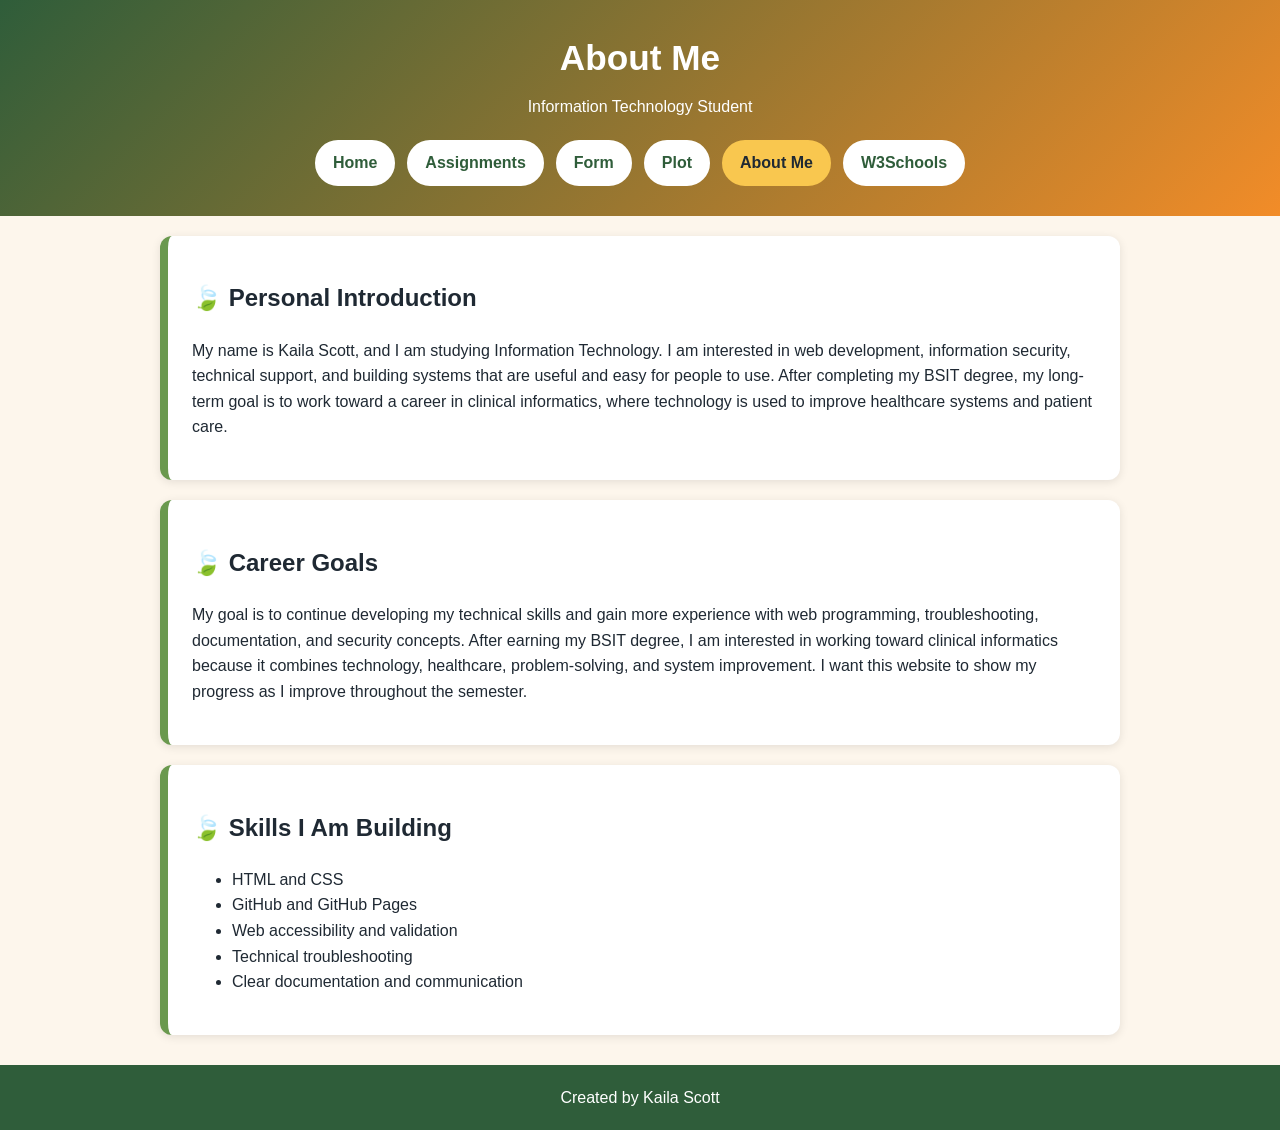
==== about.html @ 6e640ea4 "Add Assignment 4 scatter plot calculator" ====
<!DOCTYPE html>
<html lang="en">

<head>
    <meta charset="UTF-8">
    <meta name="description" content="About Kaila Scott and her COP4813 Web Systems portfolio.">
    <meta name="keywords" content="Kaila Scott, information technology, web development, COP4813">
    <meta name="author" content="Kaila Scott">
    <meta name="viewport" content="width=device-width, initial-scale=1.0">
    <title>About Me | Kaila Scott</title>
    <link rel="stylesheet" href="style.css">
</head>

<body>
    <a class="skip-link" href="#main-content">Skip to main content</a>

    <header class="site-header">
        <div class="container">
            <h1>About Me</h1>
            <p>Information Technology Student</p>

            <nav aria-label="Main navigation">
                <ul class="nav-list">
                    <li><a href="index.html">Home</a></li>
                    <li><a href="assignments.html">Assignments</a></li>
                    <li><a href="form.html">Form</a></li>
                    <li><a href="plot.html">Plot</a></li>
                    <li><a href="about.html" aria-current="page">About Me</a></li>
                    <li><a href="https://www.w3schools.com/" target="_blank" rel="noopener">W3Schools</a></li>
                </ul>
            </nav>
        </div>
    </header>

    <main id="main-content" class="container">
        <section class="card">
            <h2>Personal Introduction</h2>
            <p>
                My name is Kaila Scott, and I am studying Information Technology.
                I am interested in web development, information security, technical
                support, and building systems that are useful and easy for people to use.
                After completing my BSIT degree, my long-term goal is to work toward
                a career in clinical informatics, where technology is used to improve
                healthcare systems and patient care.
            </p>
        </section>

        <section class="card">
            <h2>Career Goals</h2>
            <p>
                My goal is to continue developing my technical skills and gain more
                experience with web programming, troubleshooting, documentation,
                and security concepts. After earning my BSIT degree, I am interested
                in working toward clinical informatics because it combines technology,
                healthcare, problem-solving, and system improvement. I want this website
                to show my progress as I improve throughout the semester.
            </p>
        </section>

        <section class="card">
            <h2>Skills I Am Building</h2>
            <ul>
                <li>HTML and CSS</li>
                <li>GitHub and GitHub Pages</li>
                <li>Web accessibility and validation</li>
                <li>Technical troubleshooting</li>
                <li>Clear documentation and communication</li>
            </ul>
        </section>
    </main>

    <footer class="site-footer">
        <p>Created by Kaila Scott</p>
    </footer>
</body>

</html>
---- style.css ----
* {
    box-sizing: border-box;
}

body {
    margin: 0;
    font-family: Arial, Helvetica, sans-serif;
    background-color: #fdf6ec;
    color: #1f2933;
    line-height: 1.6;
}

.skip-link {
    position: absolute;
    left: -999px;
    top: 10px;
    background-color: #ffffff;
    color: #1f2933;
    padding: 8px;
    border: 2px solid #1f2933;
}

.skip-link:focus {
    left: 10px;
}

.container {
    max-width: 1000px;
    margin: 0 auto;
    padding: 0 20px;
}

.site-header {
    background: linear-gradient(135deg, #2f5d3a, #f28c28);
    color: #ffffff;
    padding: 30px 0;
    text-align: center;
}

.site-header h1 {
    margin: 0;
    font-size: 2.2rem;
}

.site-header p {
    margin: 8px 0 0;
}

.nav-list {
    display: flex;
    flex-wrap: wrap;
    justify-content: center;
    gap: 12px;
    list-style: none;
    margin: 20px 0 0;
    padding: 0;
}

.nav-list a {
    display: inline-block;
    background-color: #ffffff;
    color: #2f5d3a;
    text-decoration: none;
    border: 2px solid #ffffff;
    border-radius: 999px;
    padding: 8px 16px;
    font-weight: bold;
}

.nav-list a:hover,
.nav-list a:focus,
.nav-list a[aria-current="page"] {
    background-color: #f9c74f;
    color: #1f2933;
    border-color: #f9c74f;
}

main {
    padding: 30px 0;
}

.hero {
    display: grid;
    grid-template-columns: repeat(auto-fit, minmax(260px, 1fr));
    gap: 30px;
    align-items: center;
}

.card {
    background-color: #ffffff;
    border-left: 8px solid #6a994e;
    border-radius: 12px;
    padding: 24px;
    margin: 20px 0;
    box-shadow: 0 2px 10px rgba(0, 0, 0, 0.1);
}

.card h2::before {
    content: "🍃 ";
}

.profile-image {
    width: 100%;
    max-width: 360px;
    display: block;
    margin: 0 auto;
    border-radius: 14px;
    border: 4px solid #6a994e;
}

.button {
    display: inline-block;
    background-color: #2f5d3a;
    color: #ffffff;
    text-decoration: none;
    padding: 10px 16px;
    border-radius: 999px;
    margin-top: 10px;
    font-weight: bold;
}

.button:hover,
.button:focus {
    background-color: #f28c28;
    color: #1f2933;
}

.assignment-list li,
.resource-list li {
    margin-bottom: 16px;
}

a {
    color: #2f5d3a;
}

a:hover,
a:focus {
    color: #b85c00;
}

.site-footer {
    background-color: #2f5d3a;
    color: #ffffff;
    text-align: center;
    padding: 20px;
    margin-top: 30px;
}

.site-footer p {
    margin: 0;
}
.form-intro {
    display: grid;
    grid-template-columns: 2fr 1fr;
    gap: 24px;
    align-items: center;
    background: linear-gradient(135deg, #ffffff, #fff3df);
}

.form-image {
    width: 100%;
    max-width: 220px;
    border-radius: 18px;
    border: 4px solid #6a994e;
    display: block;
    margin: 0 auto;
}

form {
    max-width: 760px;
}

fieldset {
    border: 2px solid #6a994e;
    border-radius: 12px;
    margin: 22px 0;
    padding: 20px;
    background-color: #fffdf8;
}

legend {
    font-weight: bold;
    color: #2f5d3a;
    padding: 0 8px;
}

.form-row {
    margin-bottom: 18px;
}

label {
    display: block;
    font-weight: bold;
    margin-bottom: 6px;
}

input,
select,
textarea {
    width: 100%;
    padding: 11px;
    border: 2px solid #6a994e;
    border-radius: 8px;
    font: inherit;
    background-color: #ffffff;
}

input:focus,
select:focus,
textarea:focus {
    outline: 3px solid #f9c74f;
    border-color: #2f5d3a;
}

.error {
    display: block;
    color: #9b1c1c;
    font-weight: bold;
    margin-top: 5px;
}

.secondary-button {
    background-color: #f28c28;
    color: #1f2933;
    margin-left: 10px;
}

.confirmation-list {
    background-color: #fff3df;
    border: 2px solid #6a994e;
    border-radius: 10px;
    padding: 20px;
}

.confirmation-list dt {
    font-weight: bold;
    color: #2f5d3a;
}

.confirmation-list dd {
    margin: 0 0 12px 0;
}

@media (max-width: 700px) {
    .form-intro {
        grid-template-columns: 1fr;
    }

    .secondary-button {
        display: inline-block;
        margin-left: 0;
        margin-top: 10px;
    }
}
.equation {
    background-color: #fff3df;
    border-left: 6px solid #f28c28;
    padding: 14px;
    font-size: 1.2rem;
    font-weight: bold;
    border-radius: 8px;
}

canvas {
    max-width: 100%;
    background-color: #ffffff;
}

.highlight-card {
    background: linear-gradient(135deg, #ffffff, #fff3df);
    border-left: 8px solid #f28c28;
}

.highlight-card strong {
    color: #2f5d3a;
}

.data-table {
    width: 100%;
    border-collapse: collapse;
    margin-top: 16px;
    background-color: #ffffff;
}

.data-table th,
.data-table td {
    border: 1px solid #6a994e;
    padding: 10px;
    text-align: left;
}

.data-table th {
    background-color: #2f5d3a;
    color: #ffffff;
}
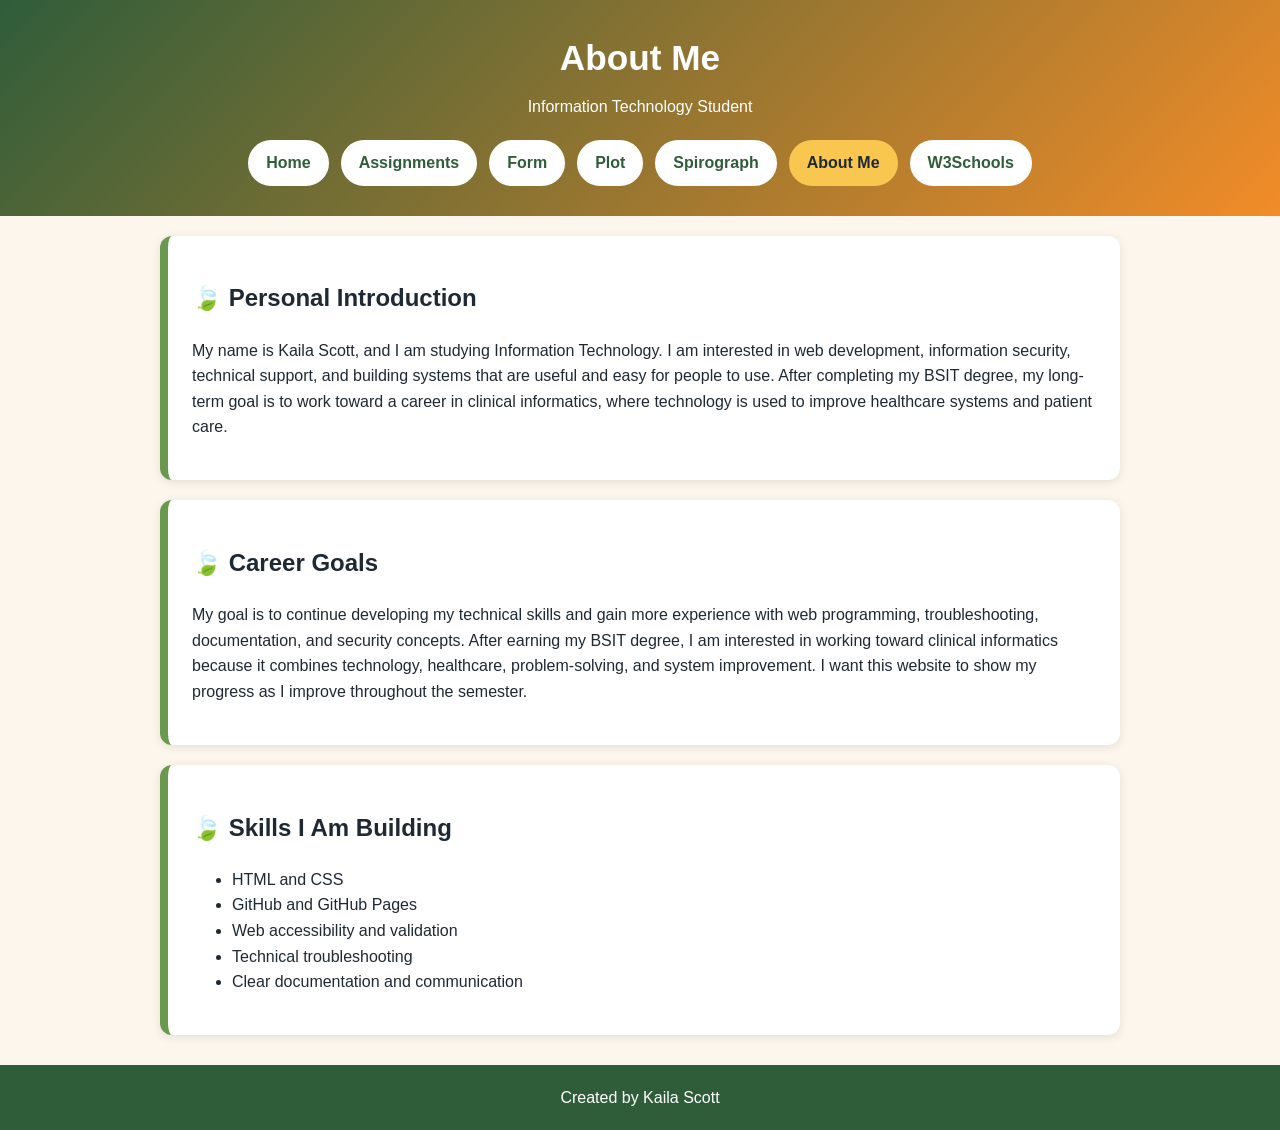
==== commit 92ac725d: "Add Assignment 5 canvas spirograph" ====
--- a/about.html
+++ b/about.html
@@ -25,6 +25,7 @@
                     <li><a href="assignments.html">Assignments</a></li>
                     <li><a href="form.html">Form</a></li>
                     <li><a href="plot.html">Plot</a></li>
+                    <li><a href="spirograph.html">Spirograph</a></li>
                     <li><a href="about.html" aria-current="page">About Me</a></li>
                     <li><a href="https://www.w3schools.com/" target="_blank" rel="noopener">W3Schools</a></li>
                 </ul>
--- a/style.css
+++ b/style.css
@@ -293,4 +293,33 @@
 .data-table th {
     background-color: #2f5d3a;
     color: #ffffff;
+}
+
+.canvas-card {
+    text-align: center;
+}
+
+#spiroCanvas {
+    width: 100%;
+    max-width: 650px;
+    height: auto;
+    border: 4px solid #6a994e;
+    border-radius: 16px;
+    background-color: #fffdf8;
+    box-shadow: 0 4px 12px rgba(0, 0, 0, 0.12);
+}
+
+.spiro-summary {
+    margin-top: 18px;
+    background-color: #fff3df;
+    border-left: 6px solid #f28c28;
+    border-radius: 8px;
+    padding: 12px;
+}
+
+.hint {
+    display: block;
+    font-size: 0.9rem;
+    color: #374151;
+    margin-top: 5px;
 }
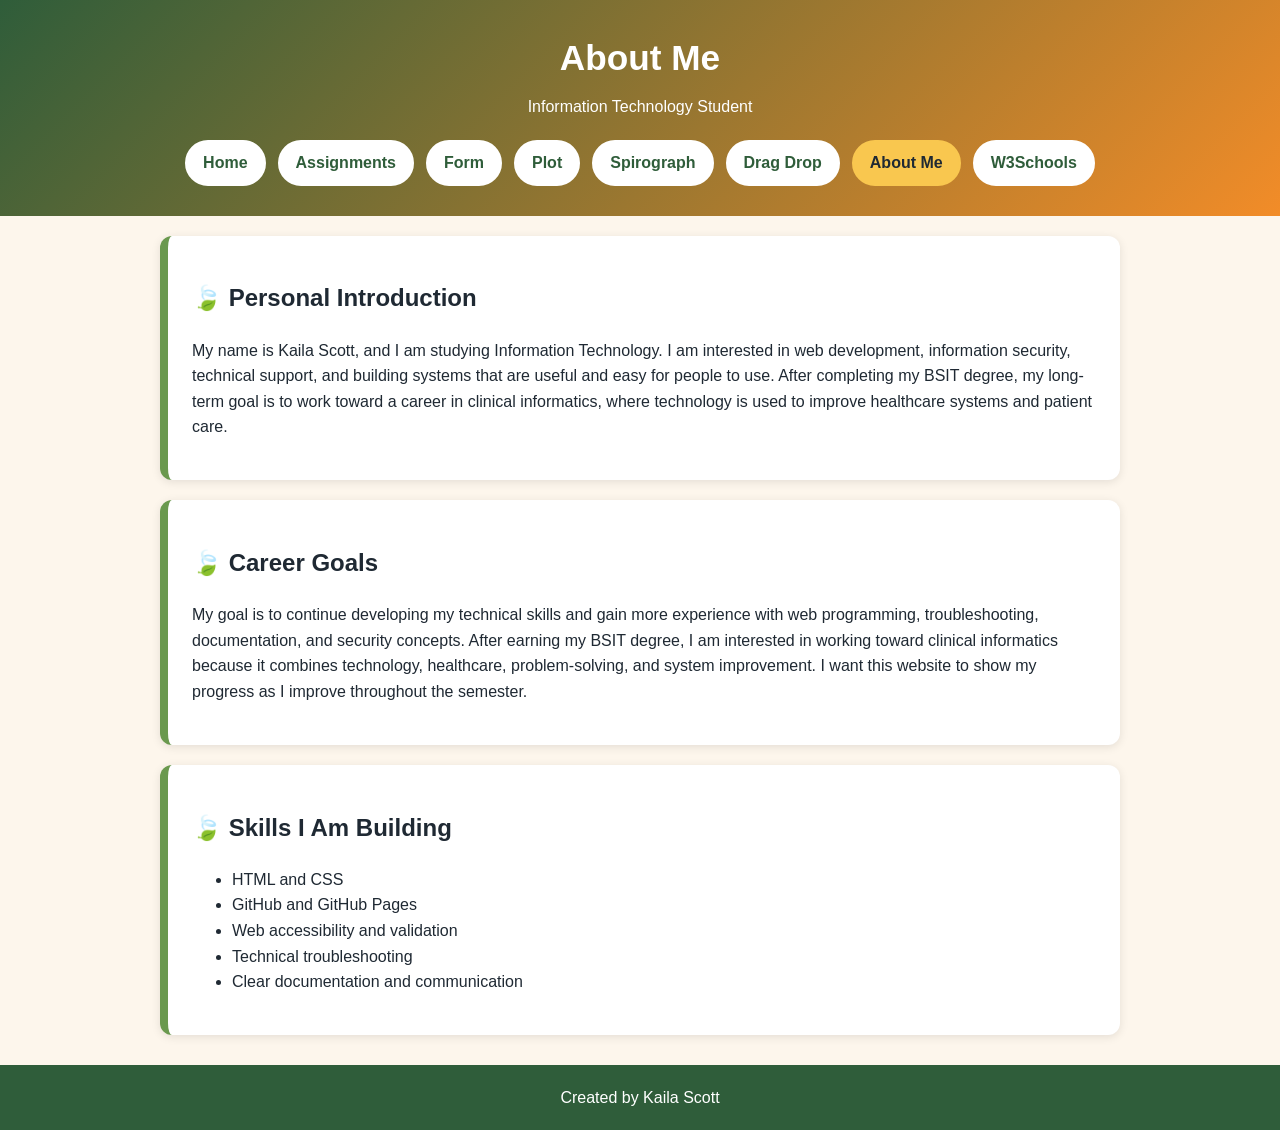
==== commit e6d01728: "Add Assignment 7 drag and drop cards" ====
--- a/about.html
+++ b/about.html
@@ -26,6 +26,7 @@
                     <li><a href="form.html">Form</a></li>
                     <li><a href="plot.html">Plot</a></li>
                     <li><a href="spirograph.html">Spirograph</a></li>
+                    <li><a href="dragdrop.html">Drag Drop</a></li>
                     <li><a href="about.html" aria-current="page">About Me</a></li>
                     <li><a href="https://www.w3schools.com/" target="_blank" rel="noopener">W3Schools</a></li>
                 </ul>
--- a/style.css
+++ b/style.css
@@ -322,4 +322,124 @@
     font-size: 0.9rem;
     color: #374151;
     margin-top: 5px;
+}
+
+.drag-layout {
+    display: grid;
+    grid-template-columns: 2fr 1fr;
+    gap: 24px;
+}
+
+.card-area {
+    min-height: 220px;
+    border: 3px dashed #6a994e;
+    border-radius: 16px;
+    padding: 20px;
+    background-color: #fffdf8;
+    display: flex;
+    flex-wrap: wrap;
+    gap: 16px;
+    align-items: center;
+}
+
+.placeholder-text {
+    color: #374151;
+    font-style: italic;
+}
+
+.playing-card {
+    width: 95px;
+    height: 135px;
+    background-color: #ffffff;
+    border: 3px solid #2f5d3a;
+    border-radius: 12px;
+    box-shadow: 0 4px 10px rgba(0, 0, 0, 0.18);
+    cursor: grab;
+    position: relative;
+    display: flex;
+    justify-content: center;
+    align-items: center;
+    font-size: 2.5rem;
+    font-weight: bold;
+    user-select: none;
+    transition: transform 0.2s ease, box-shadow 0.2s ease;
+}
+
+.playing-card:hover,
+.playing-card:focus {
+    transform: translateY(-6px);
+    box-shadow: 0 8px 14px rgba(0, 0, 0, 0.22);
+}
+
+.playing-card.red {
+    color: #b91c1c;
+}
+
+.playing-card.black {
+    color: #1f2933;
+}
+
+.card-corner {
+    position: absolute;
+    top: 8px;
+    left: 10px;
+    font-size: 1rem;
+}
+
+.card-corner.bottom {
+    top: auto;
+    left: auto;
+    bottom: 8px;
+    right: 10px;
+    transform: rotate(180deg);
+}
+
+.card-suit {
+    font-size: 3rem;
+}
+
+.discard-pile {
+    min-height: 220px;
+    border: 4px solid #f28c28;
+    border-radius: 16px;
+    background: linear-gradient(135deg, #fff3df, #ffffff);
+    display: flex;
+    flex-direction: column;
+    gap: 12px;
+    justify-content: center;
+    align-items: center;
+    padding: 20px;
+    text-align: center;
+    transition: background-color 0.2s ease, transform 0.2s ease;
+}
+
+.discard-pile p {
+    font-weight: bold;
+    color: #2f5d3a;
+}
+
+.discard-icon {
+    font-size: 2.5rem;
+}
+
+.discard-active {
+    background-color: #f9c74f;
+    transform: scale(1.03);
+}
+
+.discarded-card {
+    transform: scale(0.85);
+    opacity: 0.85;
+    cursor: default;
+}
+
+@media (max-width: 750px) {
+    .drag-layout {
+        grid-template-columns: 1fr;
+    }
+
+    .playing-card {
+        width: 80px;
+        height: 115px;
+    }
 }
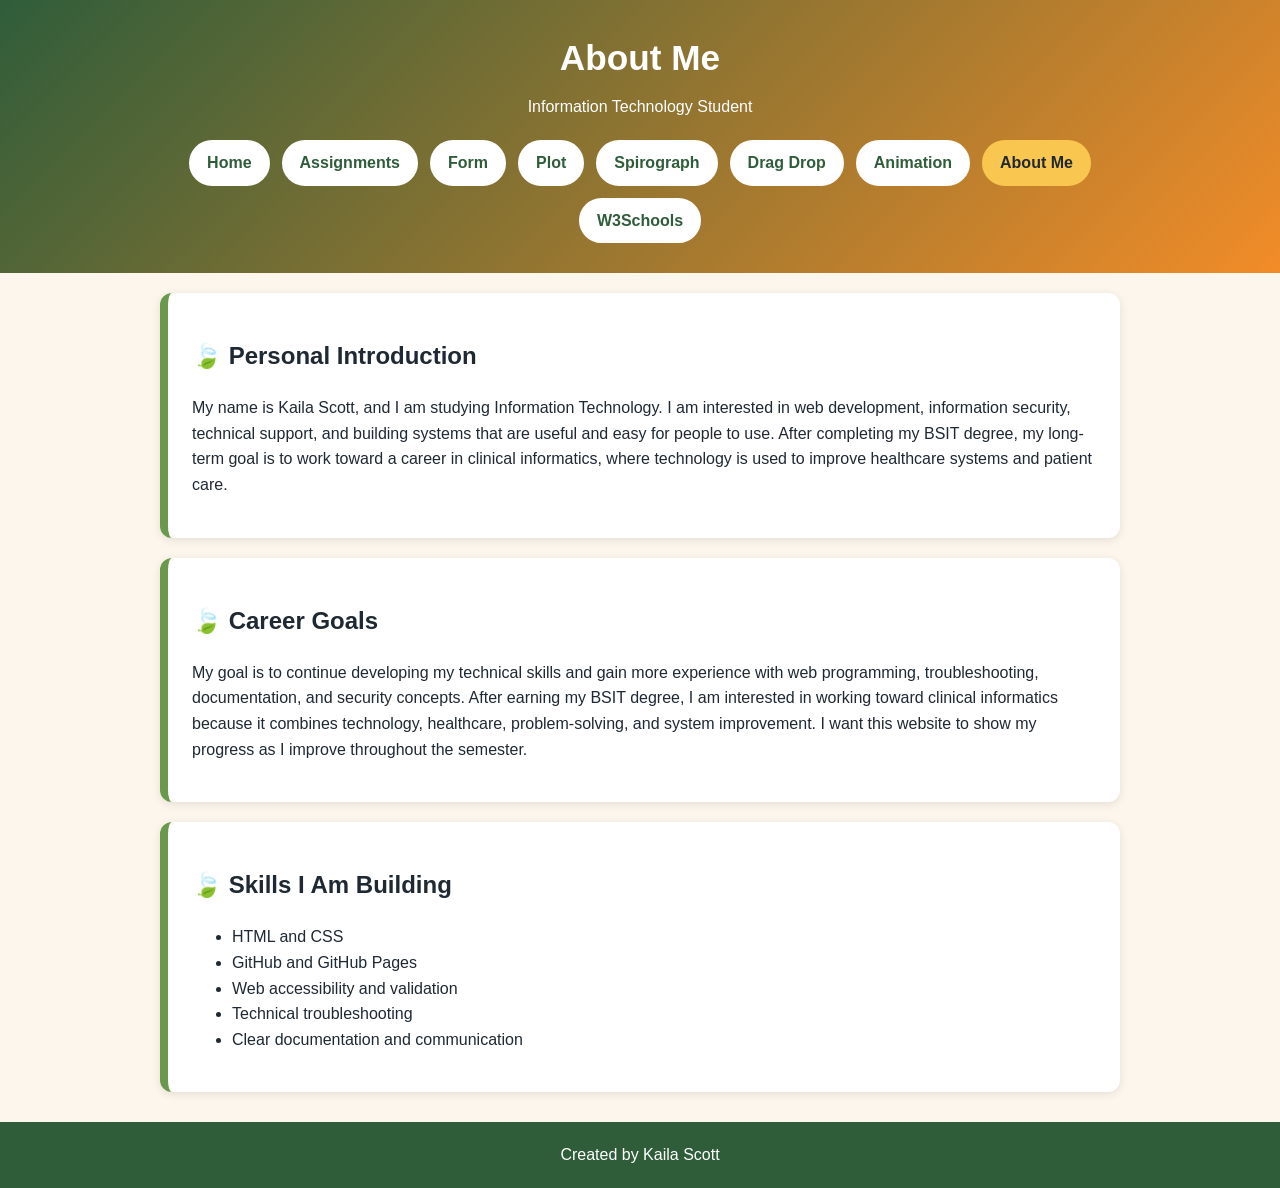
==== commit 92ef7596: "Add Assignment 9 interactive capybara animation" ====
--- a/about.html
+++ b/about.html
@@ -27,6 +27,7 @@
                     <li><a href="plot.html">Plot</a></li>
                     <li><a href="spirograph.html">Spirograph</a></li>
                     <li><a href="dragdrop.html">Drag Drop</a></li>
+                    <li><a href="animation.html">Animation</a></li>
                     <li><a href="about.html" aria-current="page">About Me</a></li>
                     <li><a href="https://www.w3schools.com/" target="_blank" rel="noopener">W3Schools</a></li>
                 </ul>
--- a/style.css
+++ b/style.css
@@ -442,4 +442,43 @@
         width: 80px;
         height: 115px;
     }
-}+}
+
+
+/* Assignment 9 - Capybara Garden */
+
+.animation-intro {
+    background: linear-gradient(135deg, #fff7e9, #e9f3df);
+    border-left: 8px solid #7ca66b;
+}
+
+.animation-card {
+    text-align: center;
+    border-left: 8px solid #e99a58;
+}
+
+#gardenCanvas {
+    display: block;
+    width: 100%;
+    max-width: 800px;
+    height: auto;
+    margin: 20px auto;
+    border: 4px solid #71965e;
+    border-radius: 18px;
+    background-color: #fff7e9;
+    cursor: pointer;
+    box-shadow: 0 5px 16px rgba(65, 88, 51, 0.14);
+}
+
+#gardenMessage {
+    background-color: #eef5e6;
+    color: #31543b;
+    padding: 14px;
+    border-radius: 12px;
+    font-weight: bold;
+    margin: 18px 0;
+}
+
+#restartGarden {
+    margin: 5px auto 15px;
+}
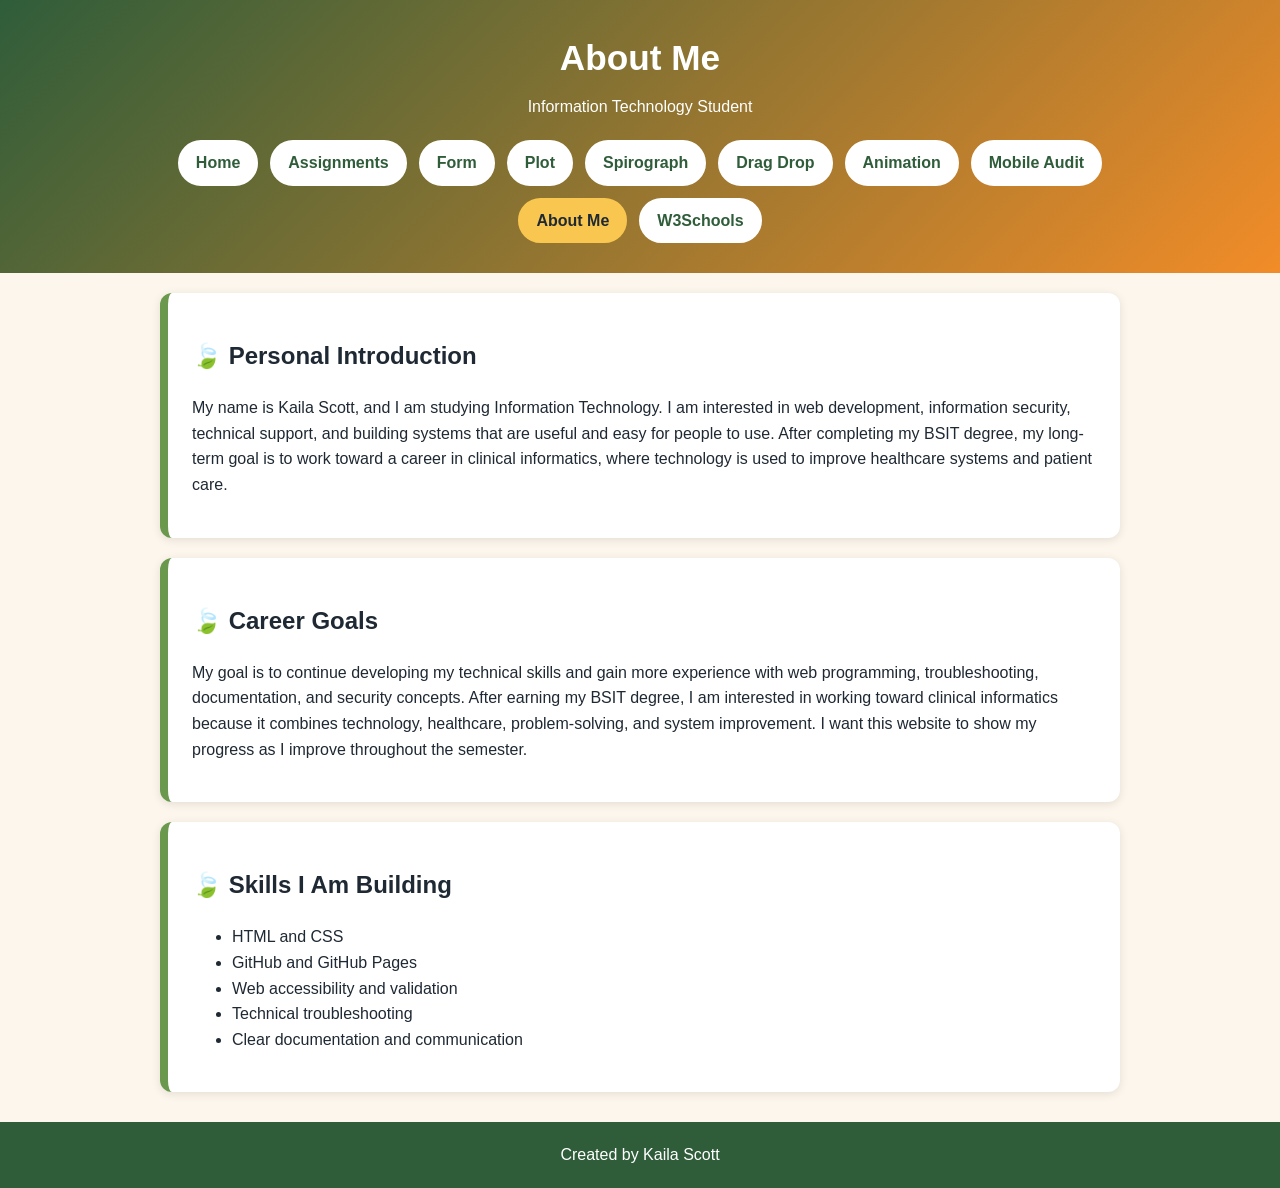
==== commit d1264c12: "Add Assignment 10 mobile audit and Lighthouse results" ====
--- a/about.html
+++ b/about.html
@@ -28,6 +28,7 @@
                     <li><a href="spirograph.html">Spirograph</a></li>
                     <li><a href="dragdrop.html">Drag Drop</a></li>
                     <li><a href="animation.html">Animation</a></li>
+                    <li><a href="mobile-audit.html">Mobile Audit</a></li>
                     <li><a href="about.html" aria-current="page">About Me</a></li>
                     <li><a href="https://www.w3schools.com/" target="_blank" rel="noopener">W3Schools</a></li>
                 </ul>
--- a/style.css
+++ b/style.css
@@ -482,3 +482,110 @@
 #restartGarden {
     margin: 5px auto 15px;
 }
+
+
+/* Assignment 10 - Mobile Responsive Design */
+
+@media screen and (max-width: 600px) {
+
+    body {
+        font-size: 16px;
+        overflow-x: hidden;
+    }
+
+    .container {
+        width: 100%;
+        padding: 0 15px;
+    }
+
+    .site-header {
+        padding: 20px 10px;
+    }
+
+    .site-header h1 {
+        font-size: 1.8rem;
+    }
+
+    .site-header p {
+        font-size: 0.95rem;
+    }
+
+    /* Mobile-friendly navigation */
+    .nav-list {
+        display: grid;
+        grid-template-columns: repeat(2, minmax(0, 1fr));
+        gap: 10px;
+        padding: 0;
+        margin-top: 20px;
+    }
+
+    .nav-list li {
+        min-width: 0;
+    }
+
+    .nav-list a {
+        display: flex;
+        justify-content: center;
+        align-items: center;
+        min-height: 48px;
+        padding: 10px 6px;
+        font-size: 0.9rem;
+        text-align: center;
+        overflow-wrap: anywhere;
+    }
+
+    /* Single-column content */
+    .hero,
+    .form-intro,
+    .drag-layout {
+        display: grid;
+        grid-template-columns: 1fr;
+        gap: 15px;
+    }
+
+    main {
+        padding: 15px 0;
+    }
+
+    .card {
+        padding: 18px;
+        margin: 15px 0;
+    }
+
+    .card h2 {
+        font-size: 1.35rem;
+    }
+
+    /* Responsive pictures and graphics */
+    img,
+    canvas,
+    video {
+        max-width: 100%;
+        height: auto;
+    }
+
+    .profile-image {
+        max-width: 260px;
+    }
+
+    .button {
+        min-height: 44px;
+        text-align: center;
+    }
+
+    .site-footer {
+        padding: 16px;
+    }
+}
+
+/* Assignment 10 - Lighthouse Audit */
+
+.audit-image {
+    display: block;
+    width: 100%;
+    max-width: 850px;
+    height: auto;
+    margin: 15px auto;
+    border: 2px solid #6a994e;
+    border-radius: 10px;
+}
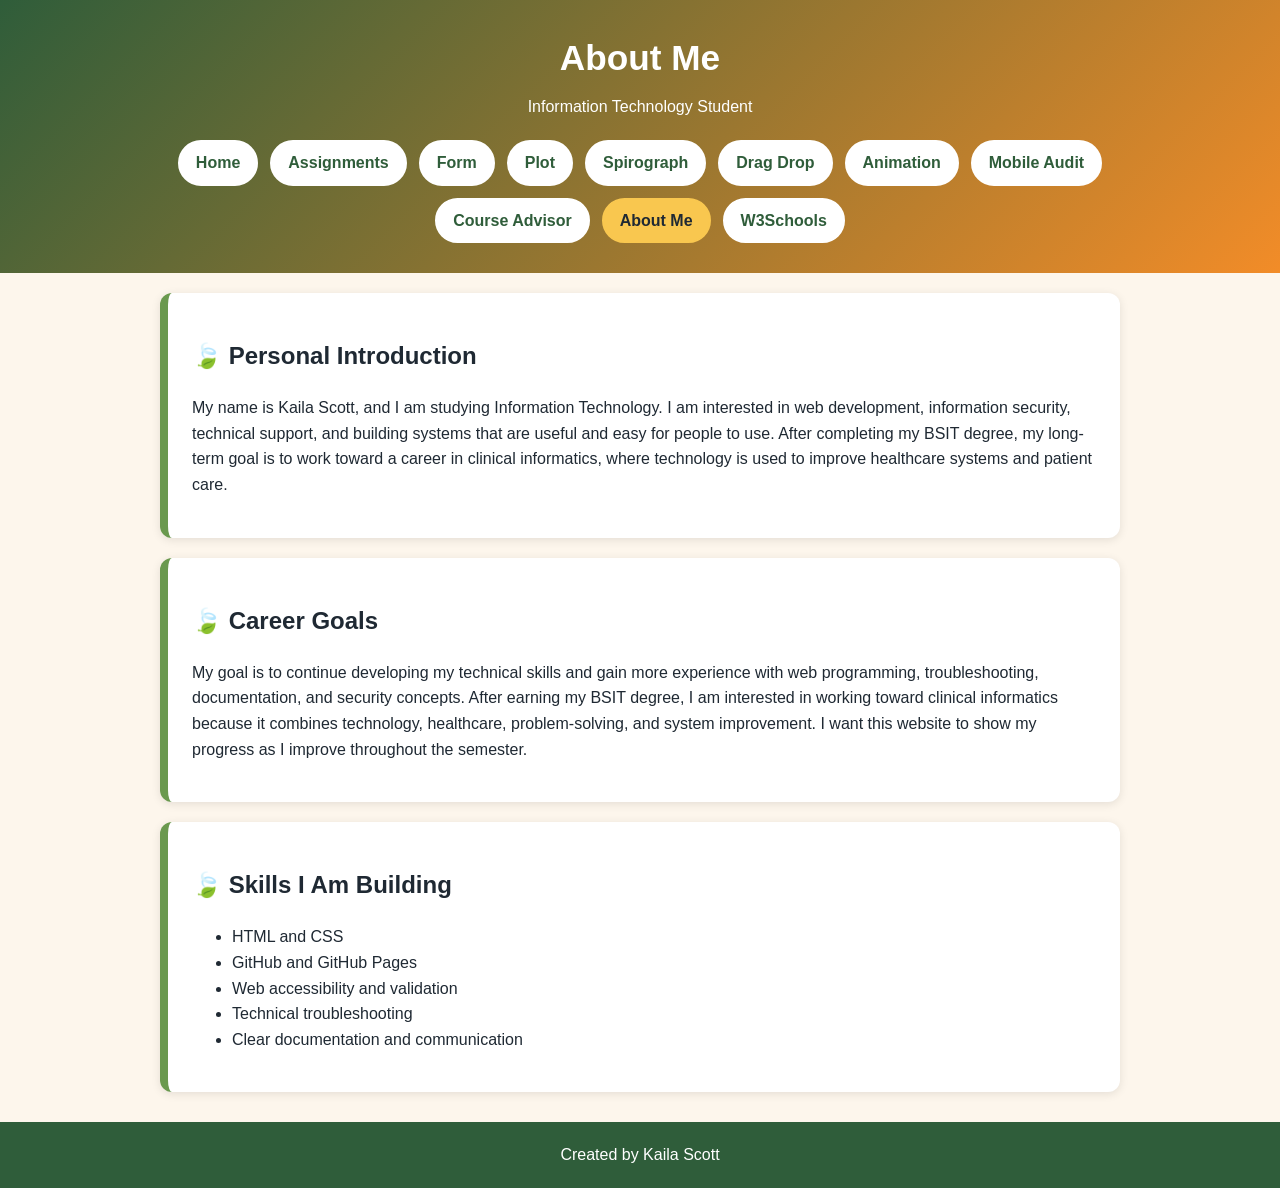
==== commit 9eb4720a: "Add course advisor navigation across website" ====
--- a/about.html
+++ b/about.html
@@ -29,6 +29,7 @@
                     <li><a href="dragdrop.html">Drag Drop</a></li>
                     <li><a href="animation.html">Animation</a></li>
                     <li><a href="mobile-audit.html">Mobile Audit</a></li>
+                    <li><a href="advisor.html">Course Advisor</a></li>
                     <li><a href="about.html" aria-current="page">About Me</a></li>
                     <li><a href="https://www.w3schools.com/" target="_blank" rel="noopener">W3Schools</a></li>
                 </ul>
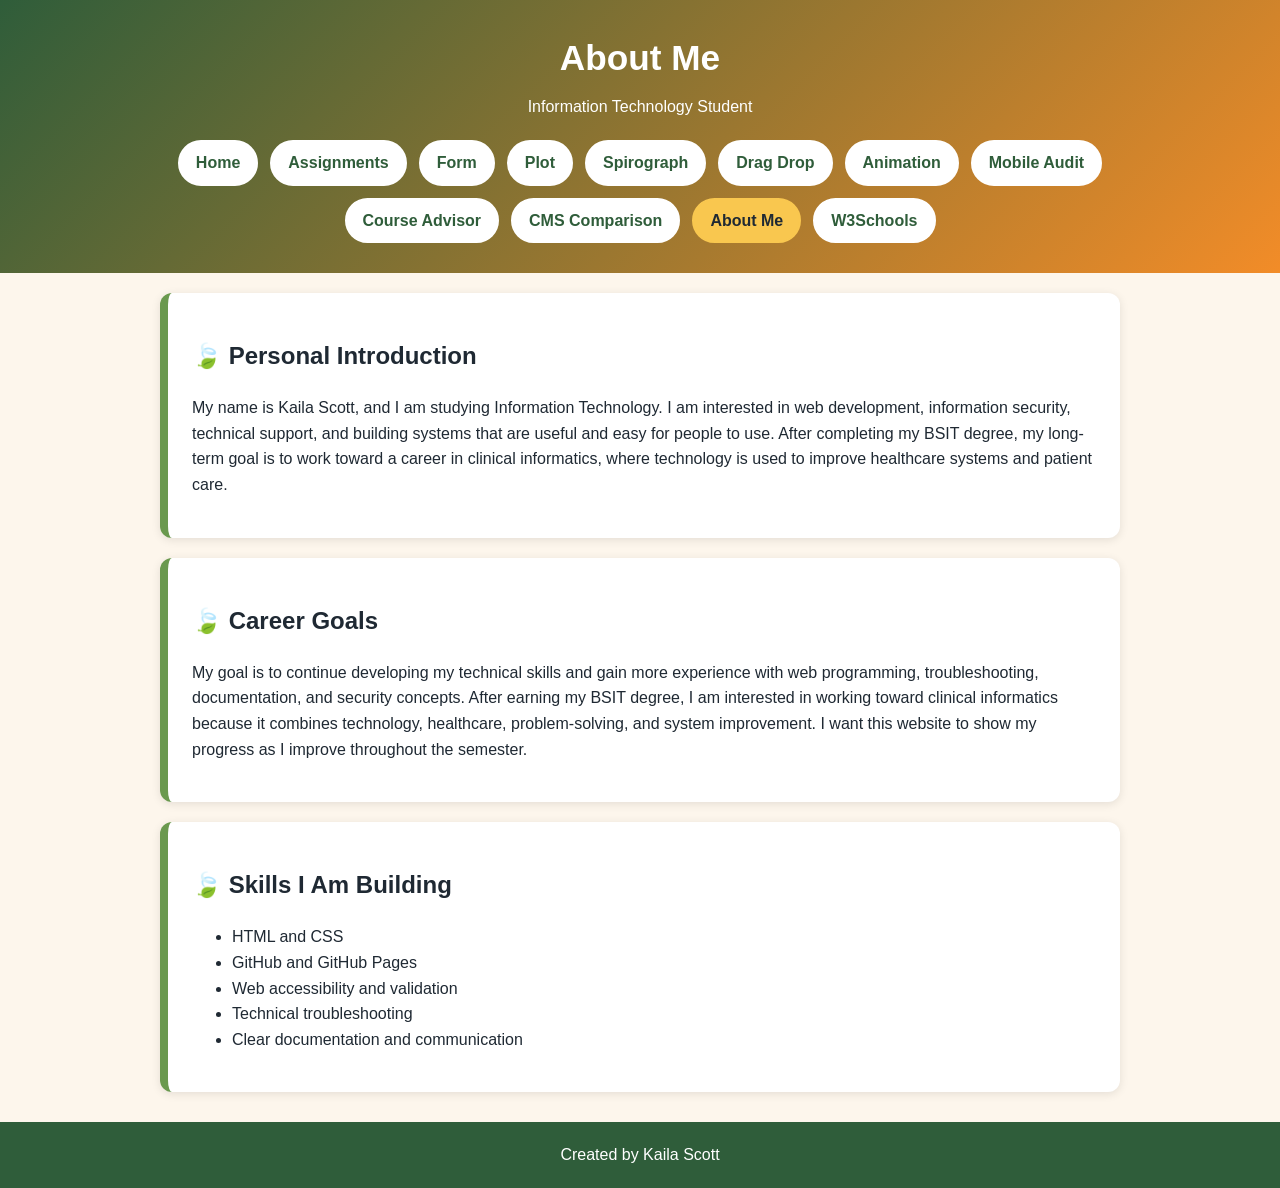
==== commit c6de4efd: "Add CMS comparison assignment with dynamic JSON table" ====
--- a/about.html
+++ b/about.html
@@ -30,6 +30,7 @@
                     <li><a href="animation.html">Animation</a></li>
                     <li><a href="mobile-audit.html">Mobile Audit</a></li>
                     <li><a href="advisor.html">Course Advisor</a></li>
+                    <li><a href="cms.html">CMS Comparison</a></li>
                     <li><a href="about.html" aria-current="page">About Me</a></li>
                     <li><a href="https://www.w3schools.com/" target="_blank" rel="noopener">W3Schools</a></li>
                 </ul>
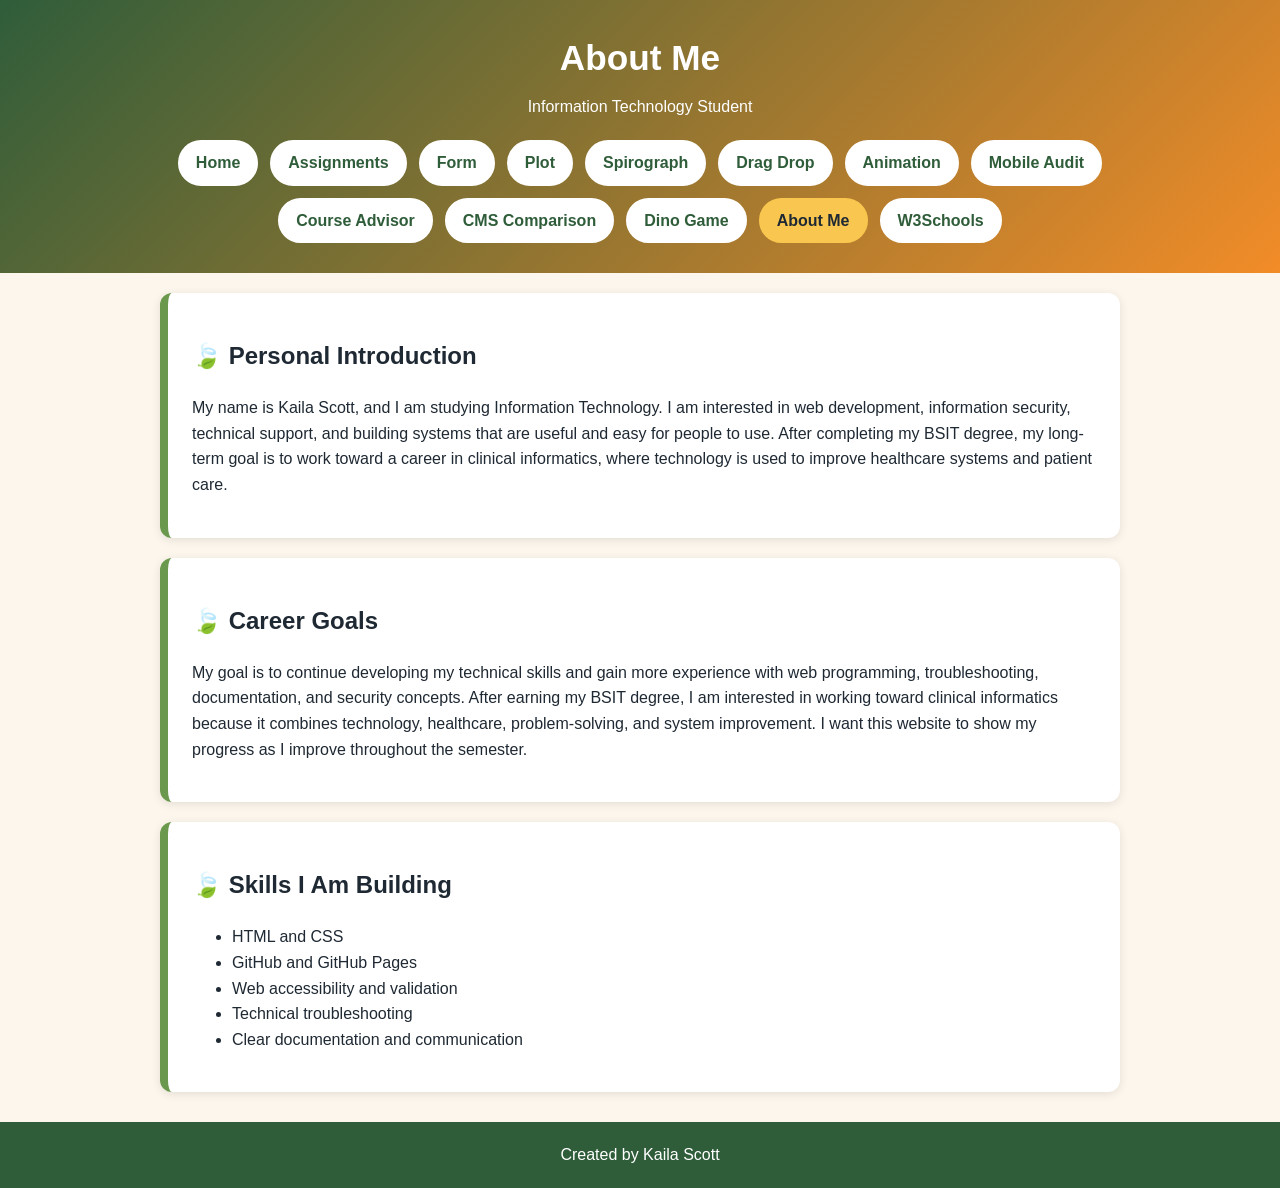
==== commit 9c451041: "Add Fern and Fossil game and website navigation" ====
--- a/about.html
+++ b/about.html
@@ -31,6 +31,7 @@
                     <li><a href="mobile-audit.html">Mobile Audit</a></li>
                     <li><a href="advisor.html">Course Advisor</a></li>
                     <li><a href="cms.html">CMS Comparison</a></li>
+                    <li><a href="dino-game.html">Dino Game</a></li>
                     <li><a href="about.html" aria-current="page">About Me</a></li>
                     <li><a href="https://www.w3schools.com/" target="_blank" rel="noopener">W3Schools</a></li>
                 </ul>
